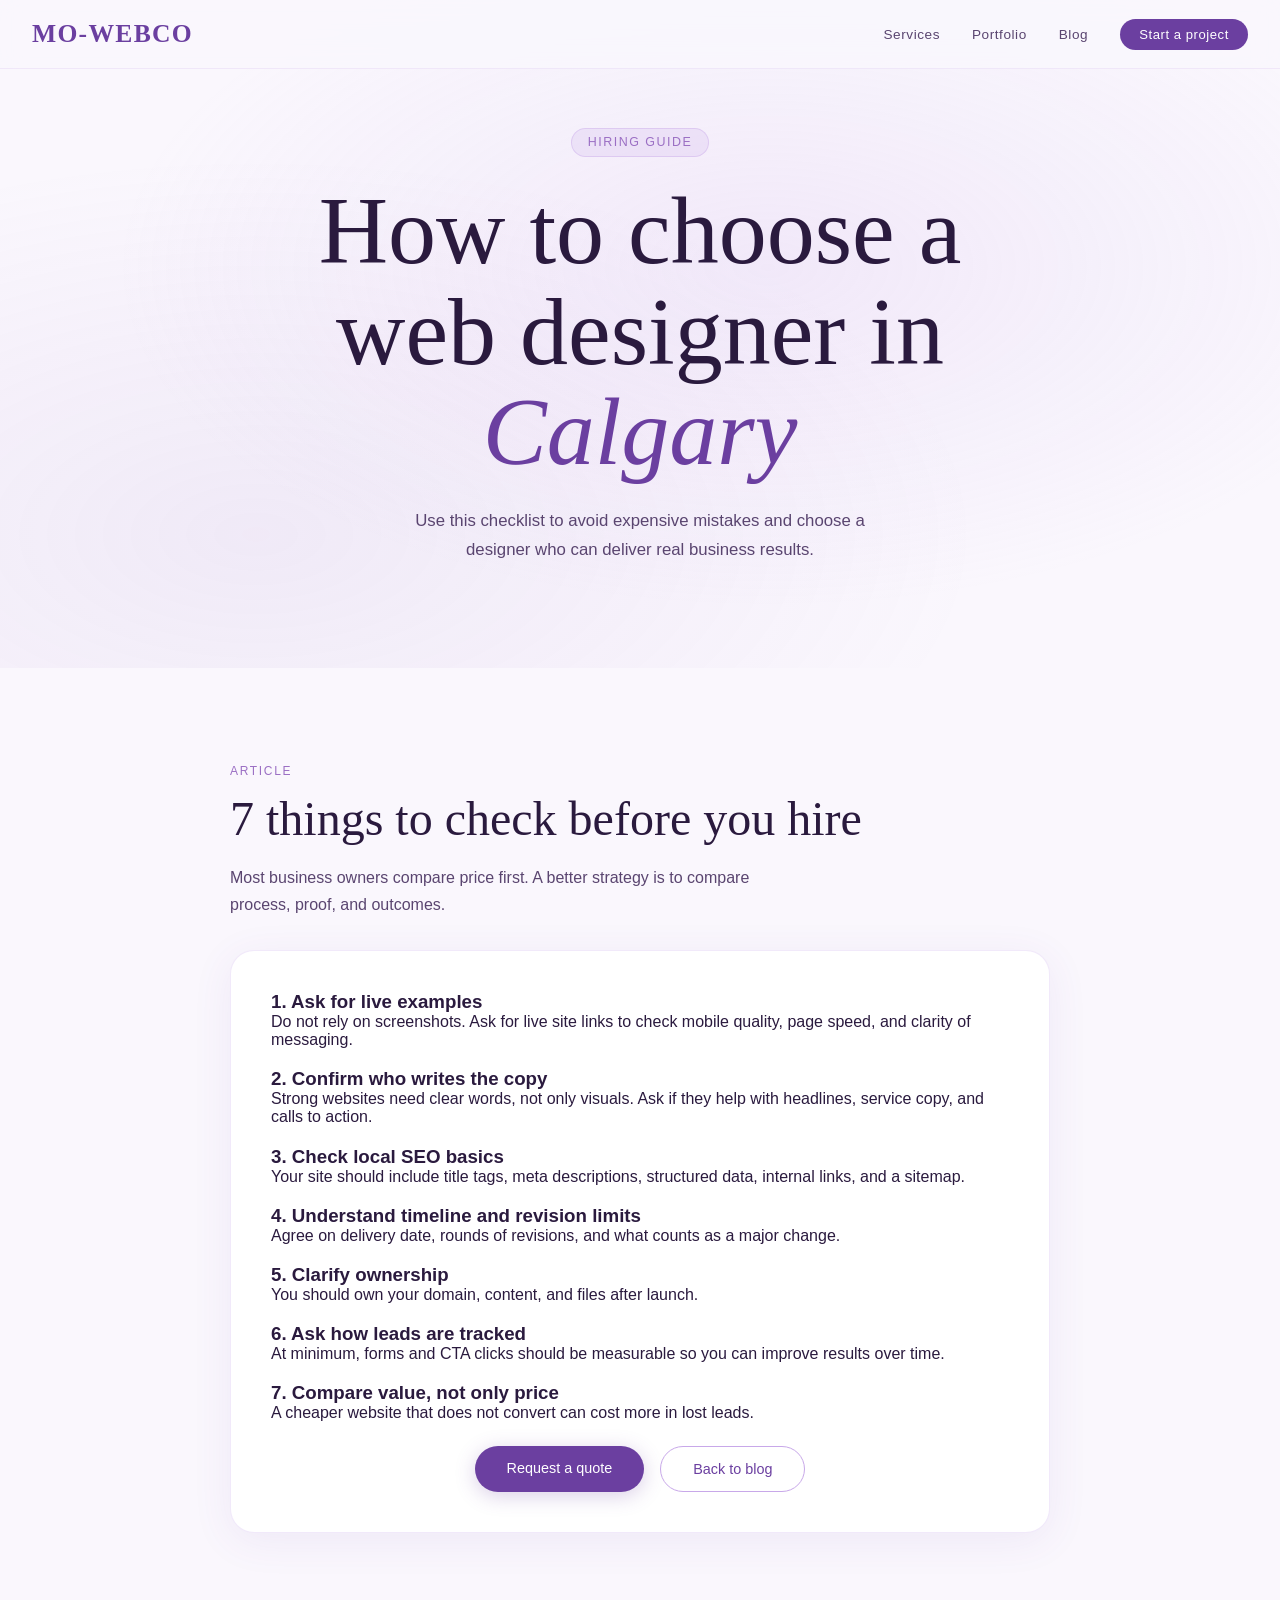
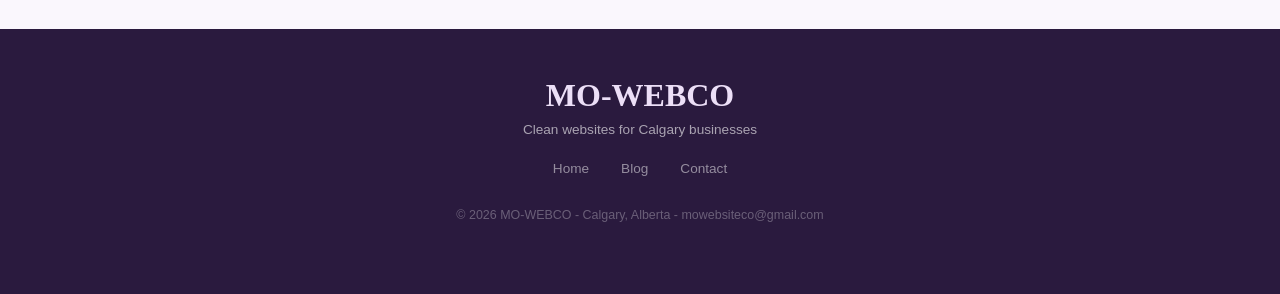
==== blog-choose-web-designer-calgary.html @ f1c8f49f "3 seo blog" ====
<!DOCTYPE html>
<html lang="en">
<head>
<meta charset="UTF-8">
<meta name="viewport" content="width=device-width, initial-scale=1.0">
<title>How to Choose a Web Designer in Calgary | MO-WEBCO</title>
<meta name="description" content="Learn how to choose the right web designer in Calgary with a practical checklist for pricing, timelines, SEO, and conversion results.">
<meta name="robots" content="index, follow">
<link rel="canonical" href="https://oniyemorolake-dev.github.io/MOWEBCO/blog-choose-web-designer-calgary.html">
<meta property="og:type" content="article">
<meta property="og:title" content="How to Choose a Web Designer in Calgary">
<meta property="og:description" content="A practical checklist to help Calgary small businesses hire the right web designer.">
<meta property="og:url" content="https://oniyemorolake-dev.github.io/MOWEBCO/blog-choose-web-designer-calgary.html">
<meta property="og:image" content="https://images.unsplash.com/photo-1460925895917-afdab827c52f?auto=format&fit=crop&w=1200&q=80">
<meta name="twitter:card" content="summary_large_image">
<meta name="twitter:title" content="How to Choose a Web Designer in Calgary">
<meta name="twitter:description" content="A practical checklist to help Calgary small businesses hire the right web designer.">
<meta name="twitter:image" content="https://images.unsplash.com/photo-1460925895917-afdab827c52f?auto=format&fit=crop&w=1200&q=80">
<link rel="stylesheet" href="styles.css">
<script type="application/ld+json">
{
  "@context": "https://schema.org",
  "@type": "BlogPosting",
  "headline": "How to Choose a Web Designer in Calgary",
  "description": "A practical checklist to help Calgary small businesses hire the right web designer.",
  "datePublished": "2026-06-04",
  "dateModified": "2026-06-04",
  "author": {
    "@type": "Organization",
    "name": "MO-WEBCO"
  },
  "publisher": {
    "@type": "Organization",
    "name": "MO-WEBCO"
  },
  "mainEntityOfPage": "https://oniyemorolake-dev.github.io/MOWEBCO/blog-choose-web-designer-calgary.html"
}
</script>
</head>
<body>
<nav>
  <a href="index.html" class="nav-logo">MO-WEBCO</a>
  <ul class="nav-links" id="navLinks">
    <li><a href="index.html#services">Services</a></li>
    <li><a href="index.html#portfolio">Portfolio</a></li>
    <li><a href="blog.html">Blog</a></li>
    <li><a href="index.html#contact" class="nav-cta">Start a project</a></li>
  </ul>
  <div class="hamburger" id="hamburger" onclick="toggleNav()">
    <span></span><span></span><span></span>
  </div>
</nav>

<section class="hero" style="min-height: 60vh;">
  <div style="display:flex;flex-direction:column;align-items:center;">
    <div class="hero-tag">Hiring guide</div>
    <h1>How to choose a web designer in <em>Calgary</em></h1>
    <p>Use this checklist to avoid expensive mistakes and choose a designer who can deliver real business results.</p>
  </div>
</section>

<section>
  <div class="container" style="max-width: 820px;">
    <span class="section-tag">Article</span>
    <h2 class="section-title">7 things to check before you hire</h2>
    <p class="section-sub">Most business owners compare price first. A better strategy is to compare process, proof, and outcomes.</p>

    <div class="contact-form" style="margin-top:2rem;">
      <div class="form-group">
        <h3>1. Ask for live examples</h3>
        <p>Do not rely on screenshots. Ask for live site links to check mobile quality, page speed, and clarity of messaging.</p>
      </div>
      <div class="form-group">
        <h3>2. Confirm who writes the copy</h3>
        <p>Strong websites need clear words, not only visuals. Ask if they help with headlines, service copy, and calls to action.</p>
      </div>
      <div class="form-group">
        <h3>3. Check local SEO basics</h3>
        <p>Your site should include title tags, meta descriptions, structured data, internal links, and a sitemap.</p>
      </div>
      <div class="form-group">
        <h3>4. Understand timeline and revision limits</h3>
        <p>Agree on delivery date, rounds of revisions, and what counts as a major change.</p>
      </div>
      <div class="form-group">
        <h3>5. Clarify ownership</h3>
        <p>You should own your domain, content, and files after launch.</p>
      </div>
      <div class="form-group">
        <h3>6. Ask how leads are tracked</h3>
        <p>At minimum, forms and CTA clicks should be measurable so you can improve results over time.</p>
      </div>
      <div class="form-group">
        <h3>7. Compare value, not only price</h3>
        <p>A cheaper website that does not convert can cost more in lost leads.</p>
      </div>

      <div class="hero-btns" style="margin-top:1.5rem;">
        <a href="index.html#contact" class="btn-primary">Request a quote</a>
        <a href="blog.html" class="btn-secondary">Back to blog</a>
      </div>
    </div>
  </div>
</section>

<footer>
  <div class="footer-logo">MO-WEBCO</div>
  <p>Clean websites for Calgary businesses</p>
  <div class="footer-links">
    <a href="index.html">Home</a>
    <a href="blog.html">Blog</a>
    <a href="index.html#contact">Contact</a>
  </div>
  <p class="footer-copy">&copy; 2026 MO-WEBCO - Calgary, Alberta - mowebsiteco@gmail.com</p>
</footer>

<script src="script.js"></script>
</body>
</html>
---- styles.css ----
﻿:root {
    --lilac: #c8a8e9;
    --lilac-light: #ecdff7;
    --lilac-dark: #9b6fc4;
    --lilac-deep: #6b3fa0;
    --cream: #faf7fd;
    --soft-white: #f5f0fa;
    --text-dark: #2a1a3e;
    --text-mid: #5a4570;
    --text-light: #9980b0;
  }

  * { margin: 0; padding: 0; box-sizing: border-box; }

  html { scroll-behavior: smooth; }

  body {
    font-family: 'DM Sans', sans-serif;
    background: var(--cream);
    color: var(--text-dark);
    overflow-x: hidden;
  }

  /* butterflies floating */
  .butterfly {
    position: fixed;
    pointer-events: none;
    z-index: 0;
    opacity: 0.12;
    animation: floatBy linear infinite;
  }
  .butterfly svg { width: 48px; height: 48px; fill: var(--lilac-dark); }
  .b1 { top: 10%; left: -60px; animation-duration: 18s; animation-delay: 0s; }
  .b2 { top: 35%; left: -60px; animation-duration: 24s; animation-delay: 5s; }
  .b3 { top: 60%; left: -60px; animation-duration: 20s; animation-delay: 10s; }
  .b4 { top: 80%; left: -60px; animation-duration: 22s; animation-delay: 3s; }

  @keyframes floatBy {
    0% { transform: translateX(0) translateY(0) rotate(0deg); opacity: 0; }
    5% { opacity: 0.12; }
    50% { transform: translateX(55vw) translateY(-40px) rotate(8deg); }
    95% { opacity: 0.12; }
    100% { transform: translateX(110vw) translateY(20px) rotate(-5deg); opacity: 0; }
  }

  /* NAV */
  nav {
    position: fixed; top: 0; left: 0; right: 0; z-index: 100;
    padding: 1.2rem 2rem;
    display: flex; align-items: center; justify-content: space-between;
    background: rgba(250, 247, 253, 0.85);
    backdrop-filter: blur(12px);
    border-bottom: 1px solid rgba(200, 168, 233, 0.2);
  }

  .nav-logo {
    font-family: 'Cormorant Garamond', serif;
    font-size: 1.6rem;
    font-weight: 600;
    color: var(--lilac-deep);
    letter-spacing: 0.05em;
    text-decoration: none;
  }

  .nav-links { display: flex; gap: 2rem; list-style: none; }
  .nav-links a {
    font-size: 0.85rem;
    font-weight: 500;
    color: var(--text-mid);
    text-decoration: none;
    letter-spacing: 0.04em;
    transition: color 0.2s;
  }
  .nav-links a:hover { color: var(--lilac-deep); }

  .nav-cta {
    background: var(--lilac-deep);
    color: white !important;
    padding: 0.5rem 1.2rem;
    border-radius: 50px;
    font-size: 0.82rem !important;
    transition: background 0.2s !important;
  }
  .nav-cta:hover { background: var(--lilac-dark) !important; color: white !important; }

  .hamburger { display: none; flex-direction: column; gap: 5px; cursor: pointer; }
  .hamburger span { width: 24px; height: 2px; background: var(--lilac-deep); border-radius: 2px; }

  /* HERO */
  .hero {
    min-height: 100vh;
    display: flex; align-items: center; justify-content: center;
    text-align: center;
    padding: 8rem 2rem 4rem;
    position: relative;
    background: radial-gradient(ellipse at 60% 40%, rgba(200,168,233,0.18) 0%, transparent 60%),
                radial-gradient(ellipse at 20% 80%, rgba(155,111,196,0.1) 0%, transparent 50%),
                var(--cream);
  }

  .hero-tag {
    display: inline-block;
    font-size: 0.78rem;
    font-weight: 500;
    letter-spacing: 0.12em;
    text-transform: uppercase;
    color: var(--lilac-dark);
    background: rgba(200,168,233,0.2);
    padding: 0.4rem 1rem;
    border-radius: 50px;
    margin-bottom: 1.5rem;
    border: 1px solid rgba(200,168,233,0.4);
  }

  .hero h1 {
    font-family: 'Cormorant Garamond', serif;
    font-size: clamp(3rem, 8vw, 6rem);
    font-weight: 300;
    line-height: 1.05;
    color: var(--text-dark);
    margin-bottom: 1.5rem;
    max-width: 800px;
  }

  .hero h1 em {
    font-style: italic;
    color: var(--lilac-deep);
  }

  .hero p {
    font-size: 1.05rem;
    color: var(--text-mid);
    max-width: 480px;
    margin: 0 auto 2.5rem;
    line-height: 1.7;
    font-weight: 300;
  }

  .hero-btns { display: flex; gap: 1rem; justify-content: center; flex-wrap: wrap; }

  .btn-primary {
    background: var(--lilac-deep);
    color: white;
    padding: 0.85rem 2rem;
    border-radius: 50px;
    text-decoration: none;
    font-size: 0.9rem;
    font-weight: 500;
    transition: transform 0.2s, box-shadow 0.2s;
    box-shadow: 0 4px 20px rgba(107,63,160,0.25);
  }
  .btn-primary:hover { transform: translateY(-2px); box-shadow: 0 8px 28px rgba(107,63,160,0.35); }

  .btn-secondary {
    border: 1.5px solid var(--lilac);
    color: var(--lilac-deep);
    padding: 0.85rem 2rem;
    border-radius: 50px;
    text-decoration: none;
    font-size: 0.9rem;
    font-weight: 500;
    transition: background 0.2s;
  }
  .btn-secondary:hover { background: rgba(200,168,233,0.15); }

  .hero-img {
    margin-top: 4rem;
    border-radius: 20px;
    overflow: hidden;
    max-width: 900px;
    width: 100%;
    box-shadow: 0 20px 60px rgba(107,63,160,0.15);
    border: 1px solid rgba(200,168,233,0.3);
  }
  .hero-img img { width: 100%; display: block; height: 380px; object-fit: cover; }

  /* SECTIONS */
  section { padding: 6rem 2rem; }
  .container { max-width: 1100px; margin: 0 auto; }

  .section-tag {
    font-size: 0.75rem;
    font-weight: 500;
    letter-spacing: 0.14em;
    text-transform: uppercase;
    color: var(--lilac-dark);
    margin-bottom: 0.75rem;
    display: block;
  }

  .section-title {
    font-family: 'Cormorant Garamond', serif;
    font-size: clamp(2rem, 4vw, 3rem);
    font-weight: 300;
    color: var(--text-dark);
    margin-bottom: 1rem;
    line-height: 1.2;
  }
  .section-title em { font-style: italic; color: var(--lilac-deep); }

  .section-sub {
    font-size: 1rem;
    color: var(--text-mid);
    max-width: 520px;
    line-height: 1.7;
    font-weight: 300;
  }

  /* SERVICES */
  .services-bg {
    background: var(--soft-white);
  }

  .services-grid {
    display: grid;
    grid-template-columns: repeat(auto-fit, minmax(280px, 1fr));
    gap: 1.5rem;
    margin-top: 3rem;
  }

  .service-card {
    background: white;
    border-radius: 20px;
    padding: 2rem;
    border: 1px solid rgba(200,168,233,0.25);
    transition: transform 0.3s, box-shadow 0.3s;
    position: relative;
    overflow: hidden;
  }
  .service-card::before {
    content: '';
    position: absolute;
    top: 0; left: 0; right: 0;
    height: 3px;
    background: linear-gradient(90deg, var(--lilac), var(--lilac-deep));
  }
  .service-card:hover { transform: translateY(-4px); box-shadow: 0 12px 40px rgba(107,63,160,0.12); }

  .service-icon {
    width: 48px; height: 48px;
    background: rgba(200,168,233,0.2);
    border-radius: 12px;
    display: flex; align-items: center; justify-content: center;
    margin-bottom: 1.2rem;
    font-size: 1.4rem;
  }

  .service-card h3 {
    font-family: 'Cormorant Garamond', serif;
    font-size: 1.4rem;
    font-weight: 600;
    margin-bottom: 0.5rem;
    color: var(--text-dark);
  }

  .service-card p {
    font-size: 0.9rem;
    color: var(--text-mid);
    line-height: 1.6;
    margin-bottom: 1.2rem;
    font-weight: 300;
  }

  .service-price {
    font-family: 'Cormorant Garamond', serif;
    font-size: 1.8rem;
    font-weight: 600;
    color: var(--lilac-deep);
  }
  .service-price span { font-size: 0.85rem; color: var(--text-light); font-family: 'DM Sans', sans-serif; font-weight: 300; }

  .service-price-note {
    font-size: 0.78rem;
    color: var(--text-light);
    margin-top: 0.25rem;
    margin-bottom: 1rem;
    font-weight: 300;
  }

  .pricing-callout {
    margin-top: 2rem;
    background: rgba(200, 168, 233, 0.16);
    border: 1px solid rgba(200, 168, 233, 0.35);
    border-radius: 18px;
    padding: 1.2rem 1.25rem;
    display: flex;
    gap: 1rem;
    align-items: center;
    justify-content: space-between;
    flex-wrap: wrap;
  }

  .pricing-callout-text {
    display: flex;
    align-items: flex-start;
    gap: 0.55rem;
    color: var(--text-mid);
    font-size: 0.9rem;
    line-height: 1.6;
    max-width: 760px;
    font-weight: 300;
  }

  .pricing-callout-butterfly {
    color: var(--lilac-deep);
    line-height: 1;
    margin-top: 0.1rem;
  }

  .pricing-callout-btn {
    display: inline-flex;
    align-items: center;
    justify-content: center;
    border: 1px solid var(--lilac);
    color: var(--lilac-deep);
    background: rgba(250, 247, 253, 0.9);
    border-radius: 50px;
    padding: 0.65rem 1.2rem;
    font-size: 0.85rem;
    text-decoration: none;
    font-weight: 500;
    transition: background 0.2s;
  }
  .pricing-callout-btn:hover { background: rgba(200,168,233,0.2); }

  .service-features {
    list-style: none;
    margin-top: 1rem;
    display: flex;
    flex-direction: column;
    gap: 0.4rem;
  }
  .service-features li {
    font-size: 0.85rem;
    color: var(--text-mid);
    display: flex;
    align-items: center;
    gap: 0.5rem;
  }
  .service-features li::before {
    content: '\2726';
    color: var(--lilac);
    font-size: 0.6rem;
  }

  .popular-badge {
    position: absolute;
    top: 1.2rem; right: 1.2rem;
    background: var(--lilac-deep);
    color: white;
    font-size: 0.7rem;
    font-weight: 500;
    padding: 0.25rem 0.75rem;
    border-radius: 50px;
    letter-spacing: 0.06em;
  }

  /* PORTFOLIO */
  .portfolio-grid {
    display: grid;
    grid-template-columns: repeat(auto-fit, minmax(300px, 1fr));
    gap: 1.5rem;
    margin-top: 3rem;
  }

  .portfolio-card {
    border-radius: 20px;
    overflow: hidden;
    border: 1px solid rgba(200,168,233,0.25);
    background: white;
    transition: transform 0.3s, box-shadow 0.3s;
  }
  .portfolio-card:hover { transform: translateY(-4px); box-shadow: 0 16px 40px rgba(107,63,160,0.15); }

  .portfolio-img {
    height: 200px;
    overflow: hidden;
    background: var(--lilac-light);
    position: relative;
  }
  .portfolio-img img { width: 100%; height: 100%; object-fit: cover; transition: transform 0.4s; }
  .portfolio-card:hover .portfolio-img img { transform: scale(1.04); }

  .portfolio-info { padding: 1.5rem; }
  .portfolio-info h3 {
    font-family: 'Cormorant Garamond', serif;
    font-size: 1.3rem;
    font-weight: 600;
    margin-bottom: 0.4rem;
  }
  .portfolio-info p { font-size: 0.85rem; color: var(--text-mid); font-weight: 300; margin-bottom: 1rem; line-height: 1.6; }

  .portfolio-tag {
    display: inline-block;
    font-size: 0.72rem;
    font-weight: 500;
    letter-spacing: 0.08em;
    color: var(--lilac-dark);
    background: rgba(200,168,233,0.2);
    padding: 0.25rem 0.75rem;
    border-radius: 50px;
    margin-right: 0.4rem;
    margin-bottom: 0.4rem;
  }

  .portfolio-link {
    display: inline-flex;
    align-items: center;
    gap: 0.4rem;
    color: var(--lilac-deep);
    font-size: 0.85rem;
    font-weight: 500;
    text-decoration: none;
    margin-top: 0.75rem;
    transition: gap 0.2s;
  }
  .portfolio-link:hover { gap: 0.7rem; }

  /* ADD-ONS */
  .addons-grid {
    display: grid;
    grid-template-columns: repeat(auto-fit, minmax(200px, 1fr));
    gap: 1rem;
    margin-top: 3rem;
  }

  .addon-card {
    background: white;
    border: 1px solid rgba(200,168,233,0.25);
    border-radius: 16px;
    padding: 1.5rem;
    text-align: center;
    transition: transform 0.2s;
  }
  .addon-card:hover { transform: translateY(-3px); }
  .addon-card .addon-icon { font-size: 1.8rem; margin-bottom: 0.75rem; }
  .addon-card h4 { font-size: 0.95rem; font-weight: 500; margin-bottom: 0.4rem; color: var(--text-dark); }
  .addon-card p { font-size: 0.8rem; color: var(--text-light); margin-bottom: 0.75rem; font-weight: 300; }
  .addon-price { font-family: 'Cormorant Garamond', serif; font-size: 1.3rem; font-weight: 600; color: var(--lilac-deep); }

  .addons-note {
    margin-top: 0.9rem;
    font-size: 0.8rem;
    color: var(--text-light);
    font-weight: 300;
  }

  /* PROCESS */
  .process-bg { background: var(--soft-white); }

  .process-steps {
    display: grid;
    grid-template-columns: repeat(auto-fit, minmax(220px, 1fr));
    gap: 2rem;
    margin-top: 3rem;
    position: relative;
  }

  .step {
    text-align: center;
    padding: 2rem 1.5rem;
    background: white;
    border-radius: 20px;
    border: 1px solid rgba(200,168,233,0.2);
  }

  .step-num {
    width: 48px; height: 48px;
    background: linear-gradient(135deg, var(--lilac), var(--lilac-deep));
    border-radius: 50%;
    display: flex; align-items: center; justify-content: center;
    color: white;
    font-family: 'Cormorant Garamond', serif;
    font-size: 1.3rem;
    font-weight: 600;
    margin: 0 auto 1rem;
  }

  .step h4 {
    font-family: 'Cormorant Garamond', serif;
    font-size: 1.2rem;
    font-weight: 600;
    margin-bottom: 0.5rem;
    color: var(--text-dark);
  }
  .step p { font-size: 0.85rem; color: var(--text-mid); line-height: 1.6; font-weight: 300; }

  /* CONTACT */
  .contact-wrapper {
    display: grid;
    grid-template-columns: 1fr 1.4fr;
    gap: 4rem;
    align-items: start;
    margin-top: 3rem;
  }

  .contact-info h3 {
    font-family: 'Cormorant Garamond', serif;
    font-size: 1.8rem;
    font-weight: 300;
    margin-bottom: 1rem;
    color: var(--text-dark);
  }

  .contact-info p {
    font-size: 0.95rem;
    color: var(--text-mid);
    line-height: 1.7;
    font-weight: 300;
    margin-bottom: 2rem;
  }

  .contact-detail {
    display: flex;
    align-items: center;
    gap: 0.75rem;
    margin-bottom: 1rem;
  }
  .contact-detail .icon {
    width: 40px; height: 40px;
    background: rgba(200,168,233,0.2);
    border-radius: 10px;
    display: flex; align-items: center; justify-content: center;
    font-size: 1rem;
    flex-shrink: 0;
  }
  .contact-detail span { font-size: 0.9rem; color: var(--text-mid); font-weight: 300; }
  .contact-detail a { color: var(--lilac-deep); text-decoration: none; font-size: 0.9rem; }

  .contact-form {
    background: white;
    border-radius: 24px;
    padding: 2.5rem;
    border: 1px solid rgba(200,168,233,0.25);
    box-shadow: 0 8px 40px rgba(107,63,160,0.08);
  }

  .form-group { margin-bottom: 1.2rem; }
  .form-group label {
    display: block;
    font-size: 0.8rem;
    font-weight: 500;
    color: var(--text-mid);
    margin-bottom: 0.4rem;
    letter-spacing: 0.04em;
  }

  .form-group input,
  .form-group select,
  .form-group textarea {
    width: 100%;
    padding: 0.75rem 1rem;
    border: 1.5px solid rgba(200,168,233,0.3);
    border-radius: 10px;
    font-family: 'DM Sans', sans-serif;
    font-size: 0.9rem;
    color: var(--text-dark);
    background: var(--cream);
    transition: border-color 0.2s;
    outline: none;
  }
  .form-group input:focus,
  .form-group select:focus,
  .form-group textarea:focus { border-color: var(--lilac-dark); }

  .form-group textarea { min-height: 120px; resize: vertical; }

  .form-row { display: grid; grid-template-columns: 1fr 1fr; gap: 1rem; }

  .submit-btn {
    width: 100%;
    padding: 1rem;
    background: linear-gradient(135deg, var(--lilac-dark), var(--lilac-deep));
    color: white;
    border: none;
    border-radius: 50px;
    font-family: 'DM Sans', sans-serif;
    font-size: 0.95rem;
    font-weight: 500;
    cursor: pointer;
    transition: transform 0.2s, box-shadow 0.2s;
    box-shadow: 0 4px 20px rgba(107,63,160,0.25);
    margin-top: 0.5rem;
  }
  .submit-btn:hover { transform: translateY(-2px); box-shadow: 0 8px 28px rgba(107,63,160,0.35); }
  .submit-btn:disabled {
    opacity: 0.7;
    cursor: not-allowed;
    transform: none;
    box-shadow: 0 4px 20px rgba(107,63,160,0.2);
  }

  .form-status {
    min-height: 1.2rem;
    margin-top: 0.9rem;
    font-size: 0.84rem;
    font-weight: 500;
  }
  .form-status.success { color: #2d7a4b; }
  .form-status.error { color: #a03f6b; }

  /* FOOTER */
  footer {
    background: var(--text-dark);
    color: rgba(255,255,255,0.6);
    padding: 3rem 2rem;
    text-align: center;
  }
  .footer-logo {
    font-family: 'Cormorant Garamond', serif;
    font-size: 2rem;
    font-weight: 600;
    color: var(--lilac-light);
    margin-bottom: 0.5rem;
  }
  footer p { font-size: 0.85rem; font-weight: 300; margin-bottom: 1.5rem; }
  .footer-links { display: flex; gap: 2rem; justify-content: center; flex-wrap: wrap; margin-bottom: 2rem; }
  .footer-links a { color: rgba(255,255,255,0.5); text-decoration: none; font-size: 0.85rem; transition: color 0.2s; }
  .footer-links a:hover { color: var(--lilac-light); }
  .footer-copy { font-size: 0.78rem; color: rgba(255,255,255,0.3); }

  /* butterfly decoration */
  .butterfly-deco {
    display: inline-block;
    margin: 0 0.5rem;
    opacity: 0.5;
    font-size: 1rem;
  }

  /* MOBILE */
  @media (max-width: 768px) {
    .nav-links { display: none; flex-direction: column; position: absolute; top: 100%; left: 0; right: 0; background: white; padding: 1.5rem 2rem; border-bottom: 1px solid rgba(200,168,233,0.2); gap: 1.2rem; }
    .nav-links.open { display: flex; }
    .hamburger { display: flex; }
    .contact-wrapper { grid-template-columns: 1fr; gap: 2rem; }
    .form-row { grid-template-columns: 1fr; }
    section { padding: 4rem 1.5rem; }
    .hero { padding: 7rem 1.5rem 3rem; }
  }

  /* Fade in animation */
  .fade-in { opacity: 0; transform: translateY(24px); transition: opacity 0.6s ease, transform 0.6s ease; }
  .fade-in.visible { opacity: 1; transform: translateY(0); }
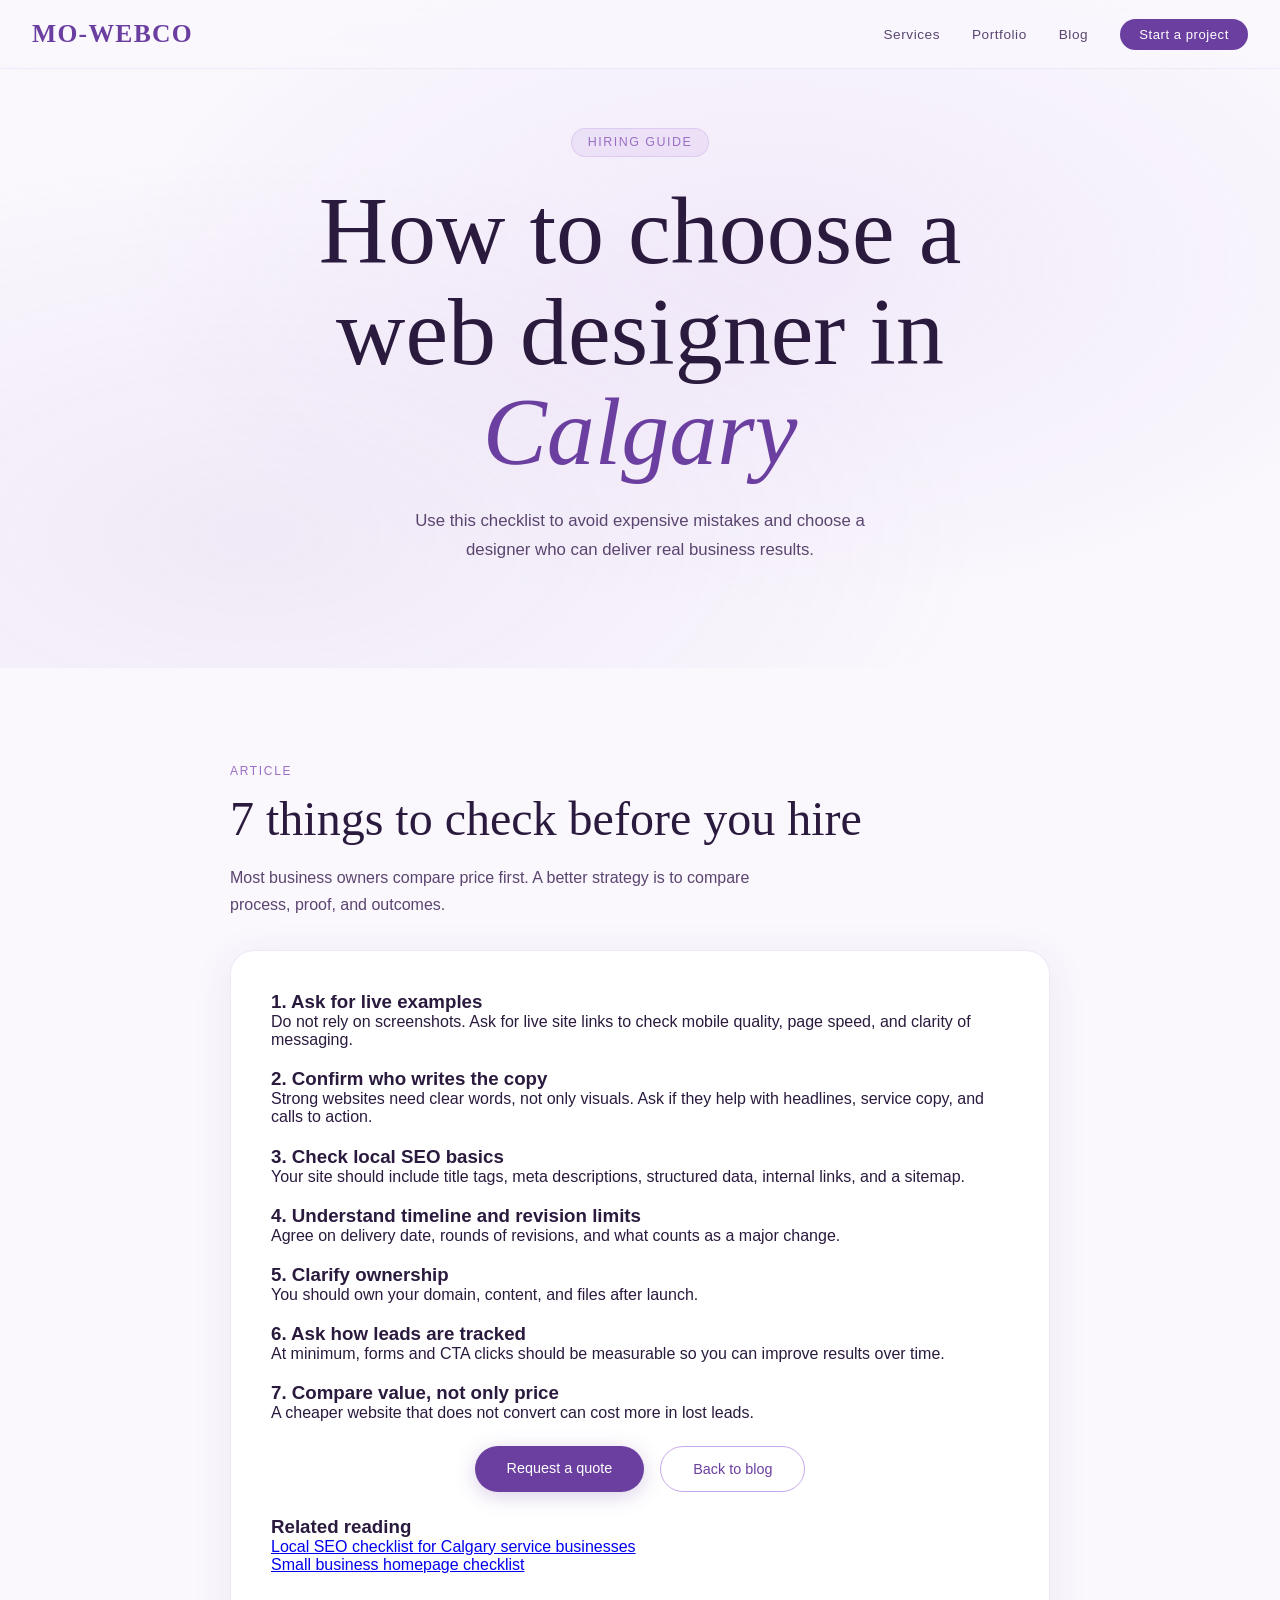
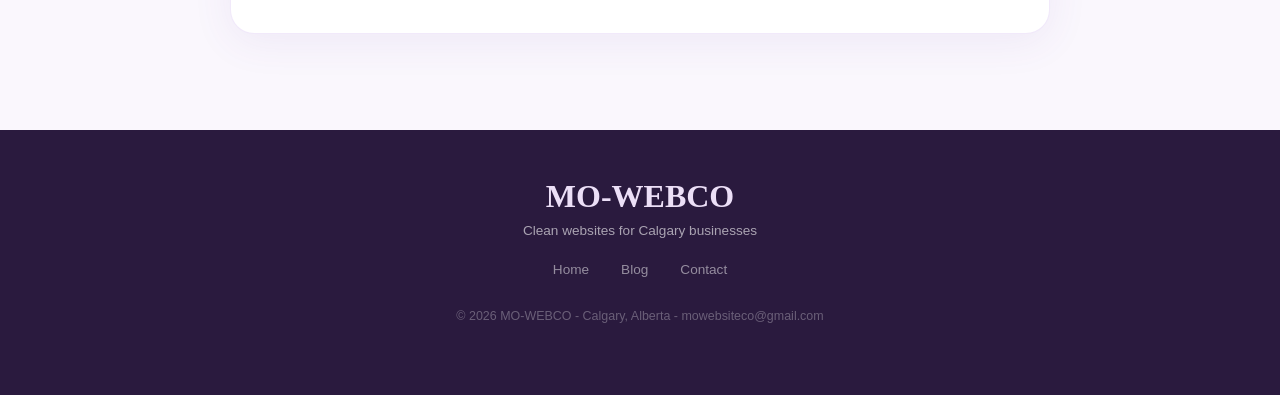
==== commit 54fa510b: "seo passes" ====
--- a/blog-choose-web-designer-calgary.html
+++ b/blog-choose-web-designer-calgary.html
@@ -99,6 +99,12 @@
         <a href="index.html#contact" class="btn-primary">Request a quote</a>
         <a href="blog.html" class="btn-secondary">Back to blog</a>
       </div>
+
+      <div class="form-group" style="margin-top:1.5rem;">
+        <h3>Related reading</h3>
+        <p><a href="blog-local-seo-checklist-calgary.html">Local SEO checklist for Calgary service businesses</a></p>
+        <p><a href="blog-small-business-homepage-checklist.html">Small business homepage checklist</a></p>
+      </div>
     </div>
   </div>
 </section>
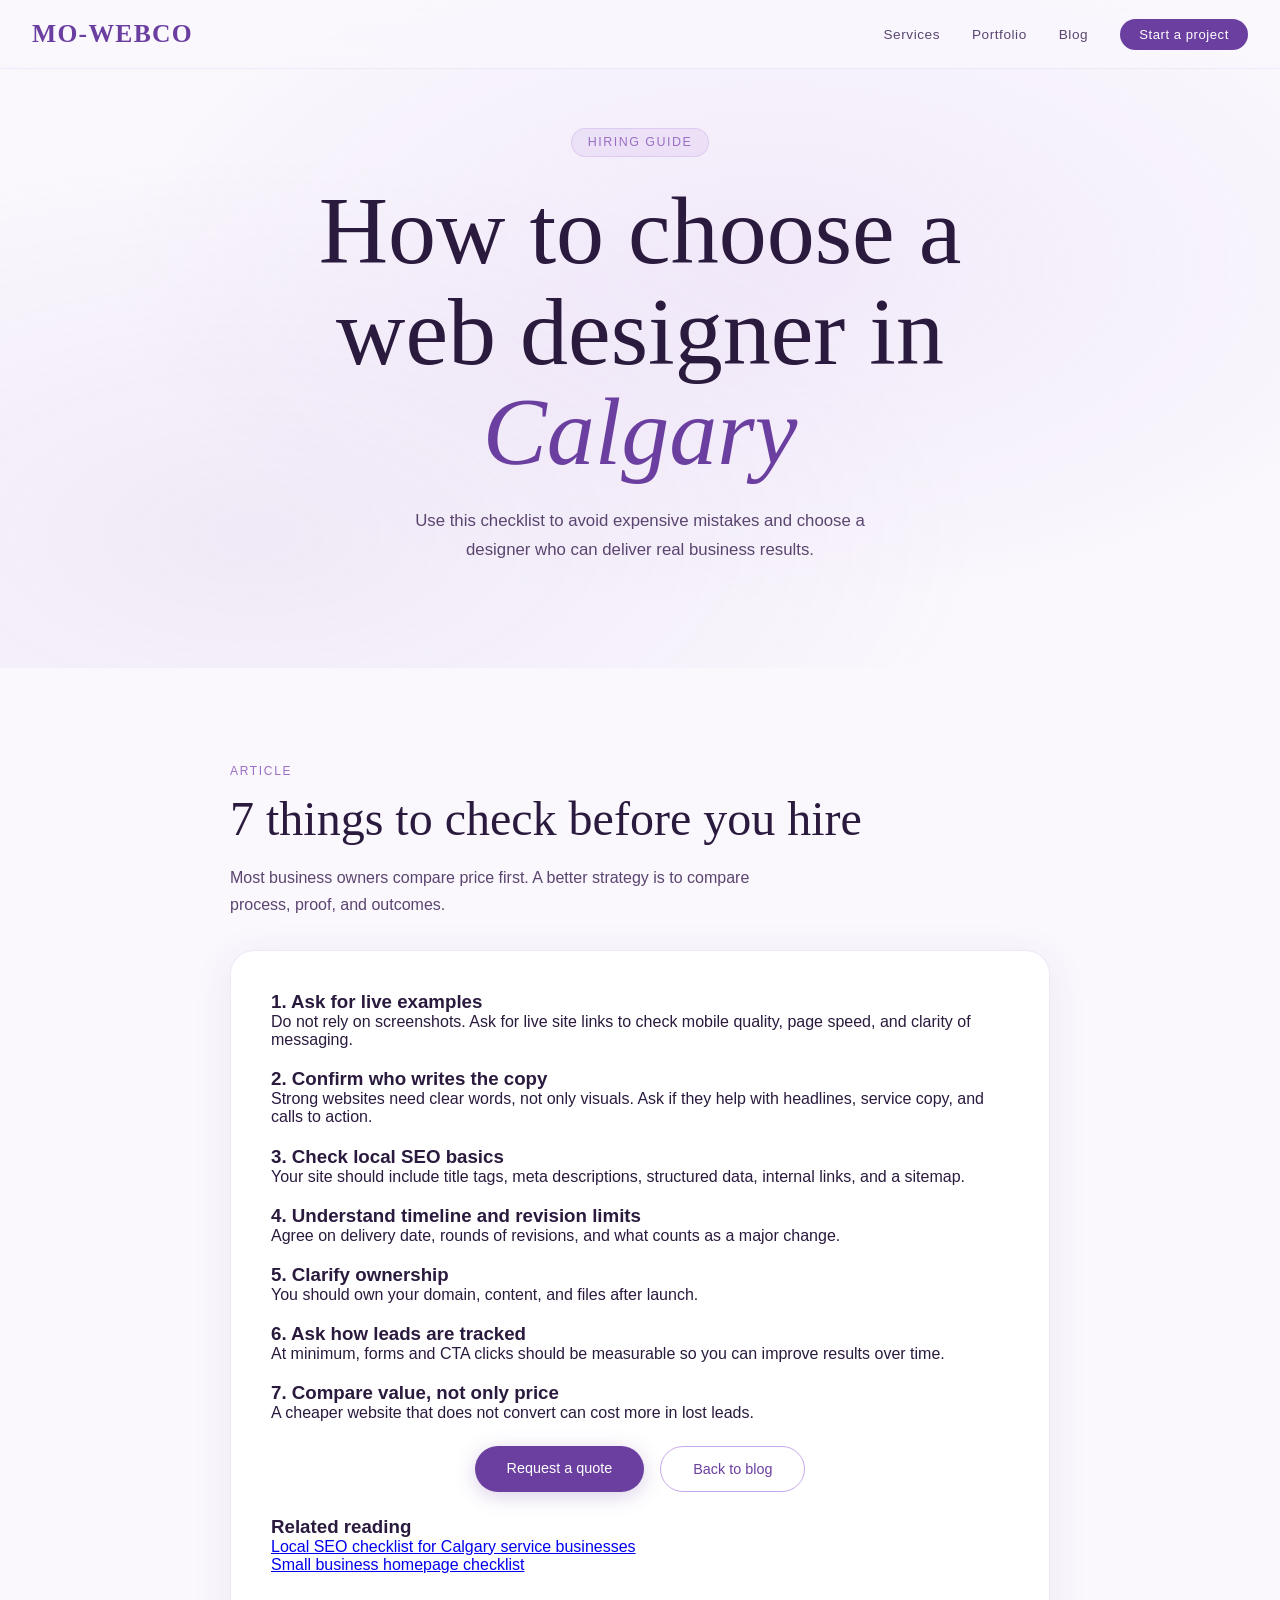
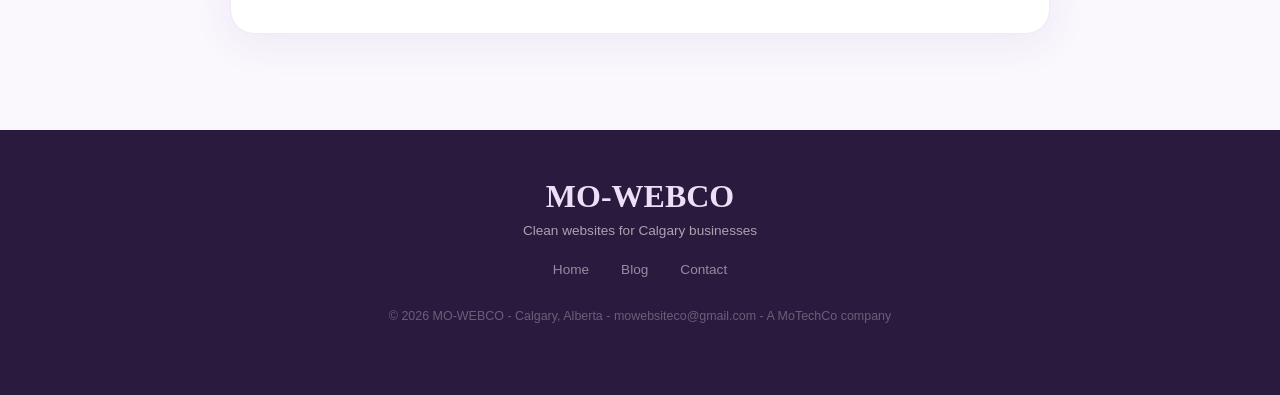
==== commit e228e139: "Add "A MoTechCo company" to mowebco.org footer — small update via Copil" ====
--- a/blog-choose-web-designer-calgary.html
+++ b/blog-choose-web-designer-calgary.html
@@ -117,7 +117,7 @@
     <a href="blog.html">Blog</a>
     <a href="index.html#contact">Contact</a>
   </div>
-  <p class="footer-copy">&copy; 2026 MO-WEBCO - Calgary, Alberta - mowebsiteco@gmail.com</p>
+  <p class="footer-copy">&copy; 2026 MO-WEBCO - Calgary, Alberta - mowebsiteco@gmail.com - A MoTechCo company</p>
 </footer>
 
 <script src="script.js"></script>
--- a/styles.css
+++ b/styles.css
@@ -34,6 +34,28 @@
   .b2 { top: 35%; left: -60px; animation-duration: 24s; animation-delay: 5s; }
   .b3 { top: 60%; left: -60px; animation-duration: 20s; animation-delay: 10s; }
   .b4 { top: 80%; left: -60px; animation-duration: 22s; animation-delay: 3s; }
+
+  .floating-project-cta {
+    position: fixed;
+    right: 1.1rem;
+    bottom: 1.1rem;
+    z-index: 120;
+    background: linear-gradient(135deg, var(--lilac-dark), var(--lilac-deep));
+    color: white;
+    text-decoration: none;
+    padding: 0.78rem 1.05rem;
+    border-radius: 999px;
+    font-size: 0.83rem;
+    font-weight: 500;
+    letter-spacing: 0.03em;
+    box-shadow: 0 8px 24px rgba(107,63,160,0.35);
+    transition: transform 0.2s, box-shadow 0.2s;
+  }
+
+  .floating-project-cta:hover {
+    transform: translateY(-2px);
+    box-shadow: 0 12px 30px rgba(107,63,160,0.42);
+  }
 
   @keyframes floatBy {
     0% { transform: translateX(0) translateY(0) rotate(0deg); opacity: 0; }
@@ -599,6 +621,108 @@
   .form-status.success { color: #2d7a4b; }
   .form-status.error { color: #a03f6b; }
 
+  /* START PROJECT FORM */
+  .project-progress {
+    margin-top: 2.5rem;
+    display: grid;
+    grid-template-columns: repeat(4, minmax(120px, 1fr));
+    gap: 0.8rem;
+  }
+
+  .project-progress-step {
+    background: rgba(200,168,233,0.18);
+    border: 1px solid rgba(200,168,233,0.4);
+    border-radius: 14px;
+    padding: 0.7rem 0.85rem;
+    display: flex;
+    flex-direction: column;
+    gap: 0.1rem;
+  }
+
+  .project-progress-step span {
+    font-size: 0.7rem;
+    letter-spacing: 0.08em;
+    text-transform: uppercase;
+    color: var(--lilac-dark);
+    font-weight: 500;
+  }
+
+  .project-progress-step strong {
+    font-size: 0.88rem;
+    color: var(--text-dark);
+    font-weight: 500;
+  }
+
+  .project-form-card {
+    margin-top: 1.25rem;
+  }
+
+  .project-form-section {
+    border: 1px solid rgba(200,168,233,0.3);
+    border-radius: 14px;
+    background: rgba(250,247,253,0.62);
+    padding: 1.15rem;
+    margin-bottom: 1rem;
+  }
+
+  .project-form-section h3 {
+    font-family: 'Cormorant Garamond', serif;
+    font-size: 1.25rem;
+    font-weight: 600;
+    color: var(--text-dark);
+    margin-bottom: 0.9rem;
+  }
+
+  .project-form-section-last {
+    margin-bottom: 0.25rem;
+  }
+
+  .project-fieldset {
+    border: 1px solid rgba(200,168,233,0.35);
+    border-radius: 12px;
+    padding: 0.85rem 0.9rem;
+    margin-bottom: 1rem;
+    background: rgba(255,255,255,0.75);
+  }
+
+  .project-fieldset legend {
+    padding: 0 0.35rem;
+    color: var(--text-mid);
+    font-size: 0.8rem;
+    letter-spacing: 0.03em;
+    font-weight: 500;
+  }
+
+  .choice-grid {
+    display: grid;
+    grid-template-columns: repeat(2, minmax(180px, 1fr));
+    gap: 0.6rem;
+  }
+
+  .choice-grid-3 {
+    grid-template-columns: repeat(3, minmax(160px, 1fr));
+  }
+
+  .choice-item {
+    display: flex;
+    align-items: center;
+    gap: 0.45rem;
+    font-size: 0.84rem;
+    color: var(--text-mid);
+    background: rgba(255,255,255,0.85);
+    border: 1px solid rgba(200,168,233,0.35);
+    border-radius: 10px;
+    padding: 0.55rem 0.65rem;
+    font-weight: 400;
+  }
+
+  .choice-item input {
+    accent-color: var(--lilac-deep);
+    width: 16px;
+    height: 16px;
+    margin: 0;
+  }
+
   /* FOOTER */
   footer {
     background: var(--text-dark);
@@ -634,6 +758,19 @@
     .hamburger { display: flex; }
     .contact-wrapper { grid-template-columns: 1fr; gap: 2rem; }
     .form-row { grid-template-columns: 1fr; }
+    .project-progress { grid-template-columns: 1fr 1fr; }
+    .choice-grid,
+    .choice-grid-3 { grid-template-columns: 1fr; }
+    .project-form-section { padding: 0.95rem; }
+    .project-progress-step { padding: 0.65rem 0.7rem; }
+    .floating-project-cta {
+      right: 0.75rem;
+      left: 0.75rem;
+      bottom: 0.75rem;
+      text-align: center;
+      padding: 0.86rem 0.9rem;
+      font-size: 0.86rem;
+    }
     section { padding: 4rem 1.5rem; }
     .hero { padding: 7rem 1.5rem 3rem; }
   }
